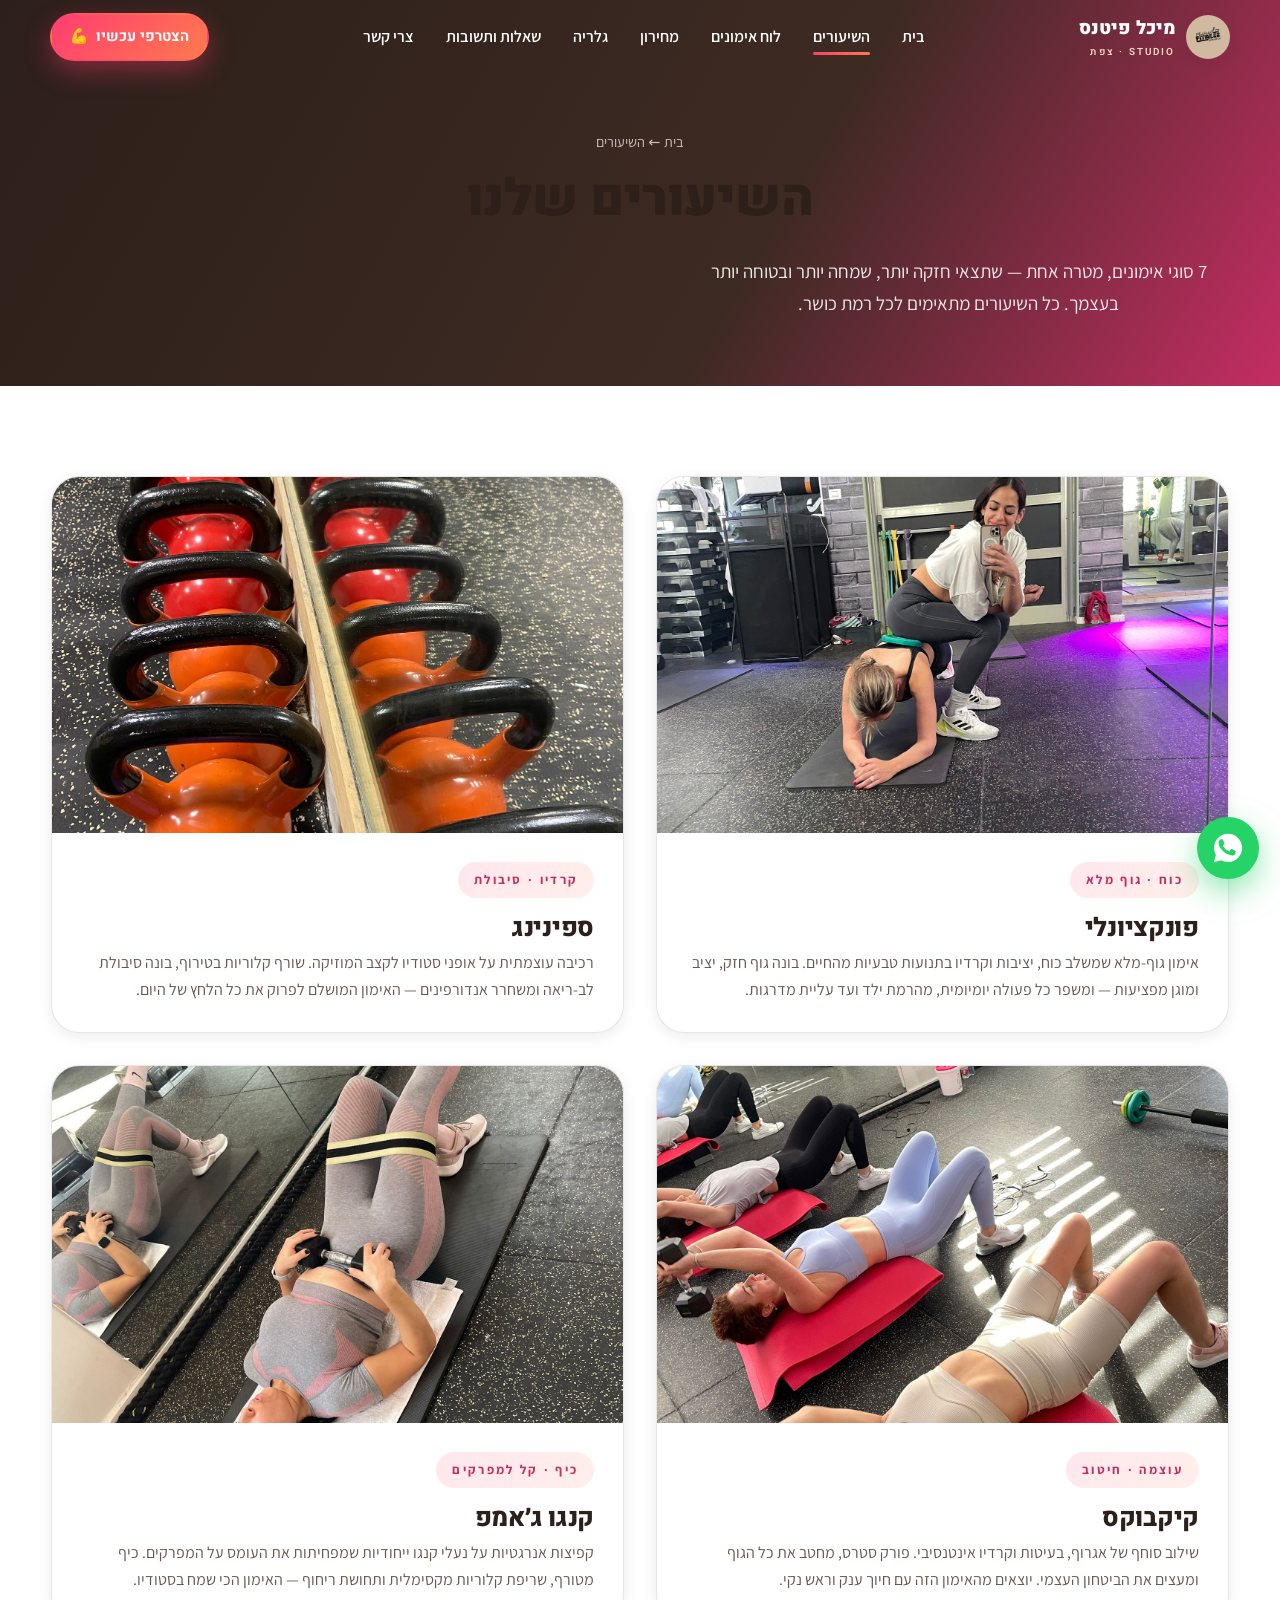
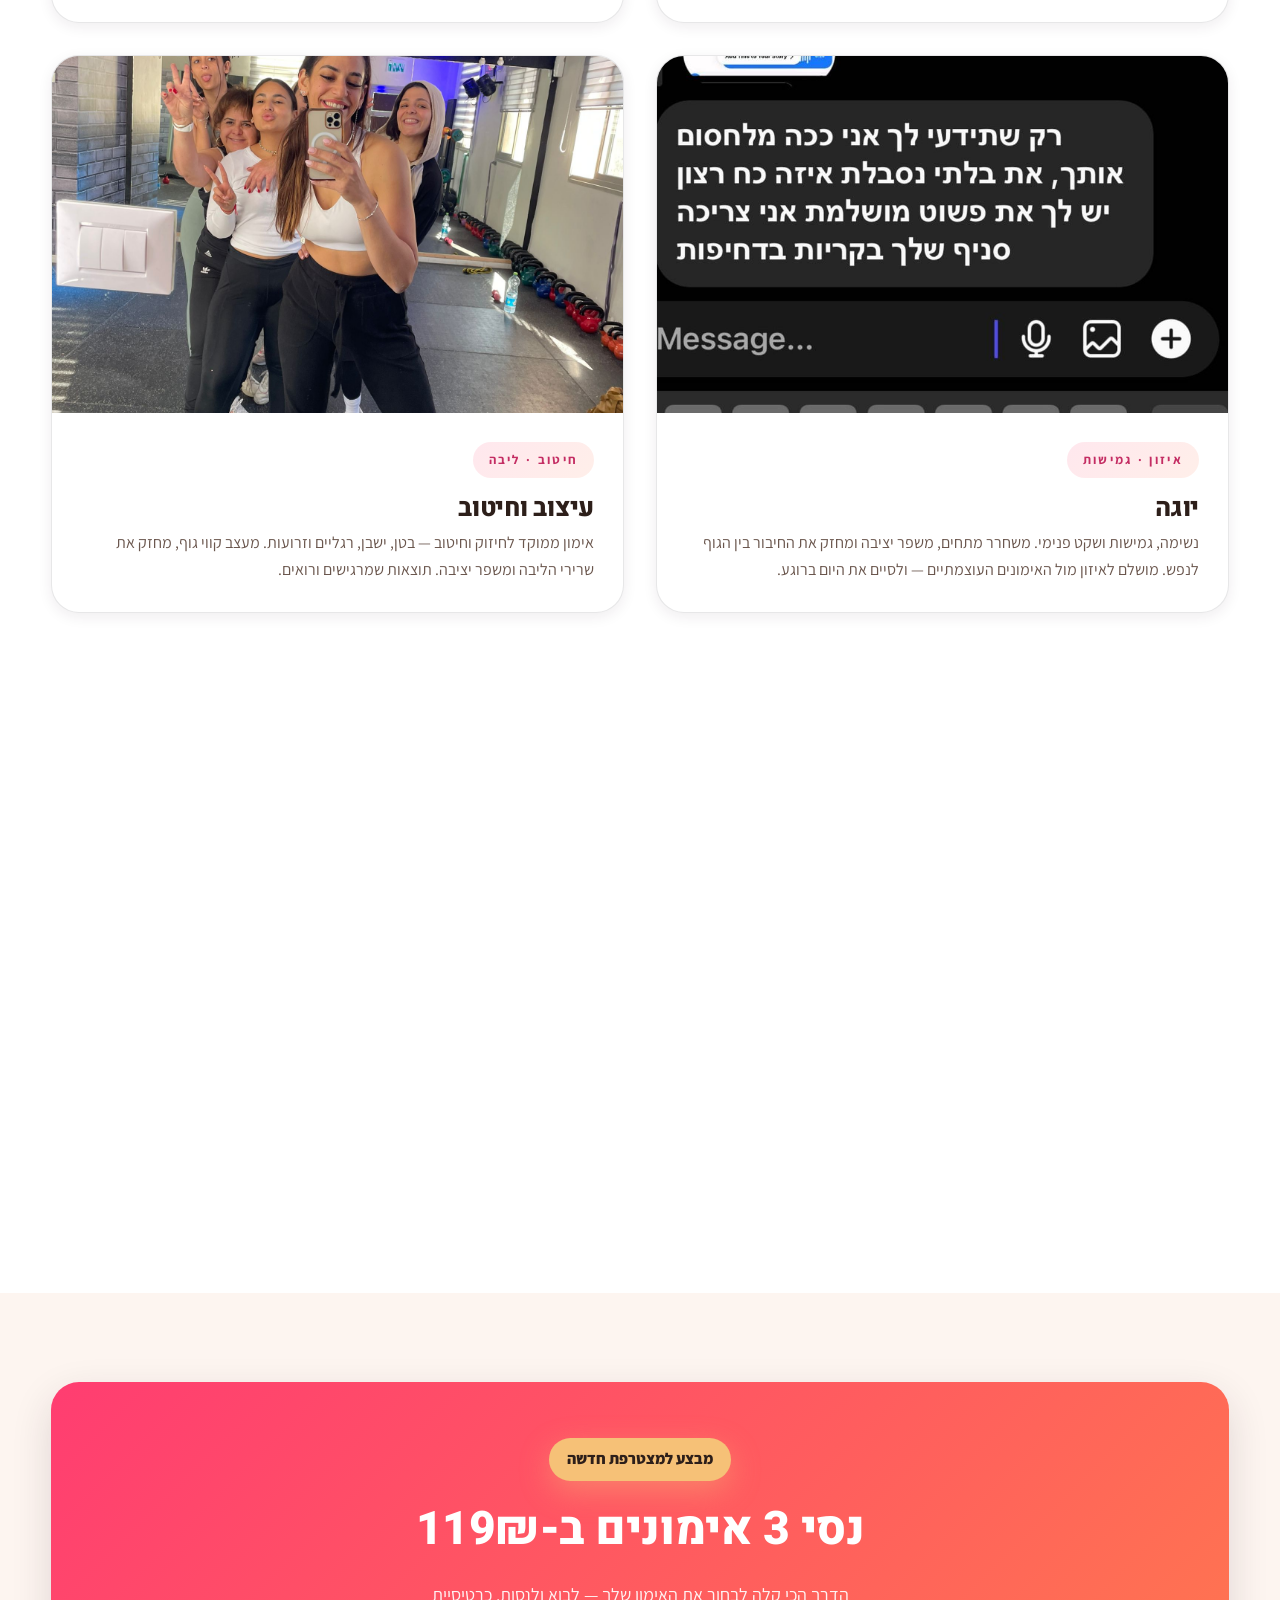
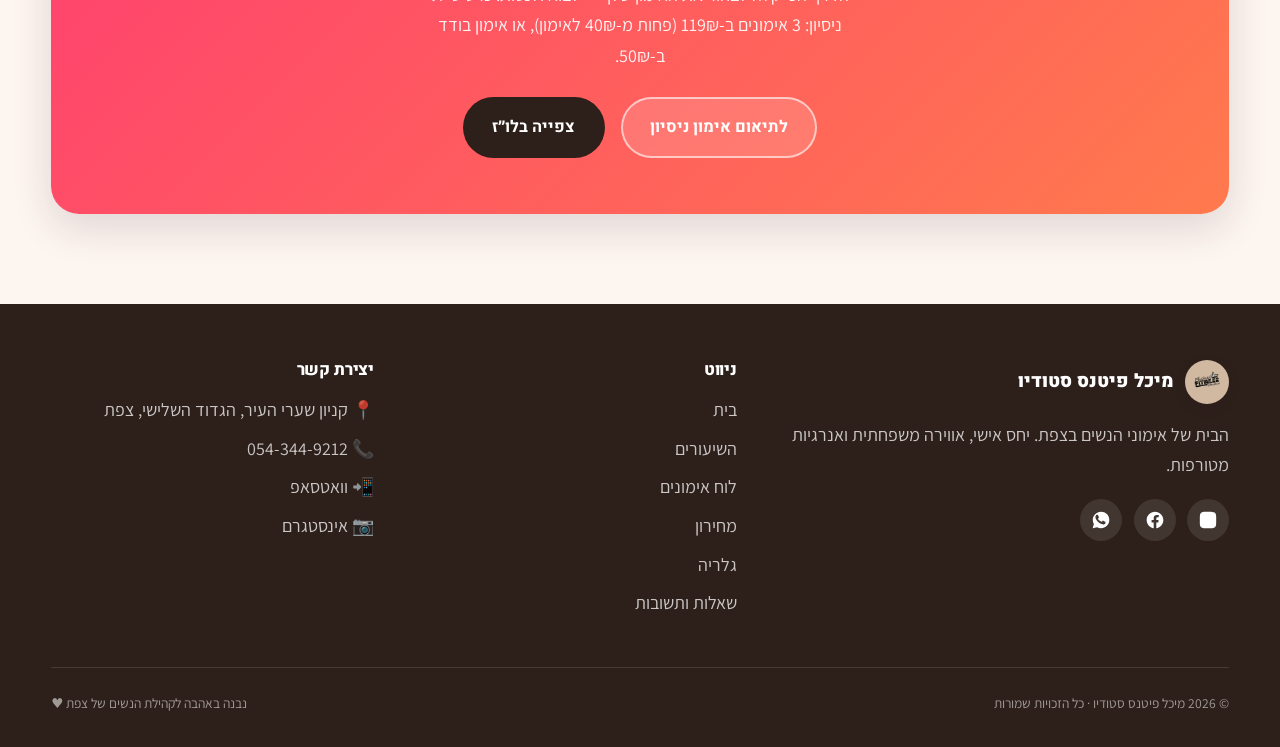
==== classes.html @ 458f3a52 "Build Michal Fitness Studio multi-page site Replace the keter-card single-scroll business card with " ====
<!doctype html>
<html lang="he" dir="rtl">
<head>
<meta charset="utf-8">
<meta name="viewport" content="width=device-width,initial-scale=1">
<title>השיעורים | מיכל פיטנס סטודיו צפת</title>
<meta name="description" content="כל סוגי האימונים בסטודיו מיכל פיטנס בצפת: פונקציונלי, ספינינג, קיקבוקס, קנגו ג׳אמפ, יוגה, עיצוב וחיטוב וקבוצת ריצה. אימון לכל מטרה ולכל רמת כושר.">
<meta name="theme-color" content="#1c1320">
<link rel="preconnect" href="https://fonts.googleapis.com">
<link rel="preconnect" href="https://fonts.gstatic.com" crossorigin>
<link href="https://fonts.googleapis.com/css2?family=Assistant:wght@400;600;700&family=Heebo:wght@700;800;900&display=swap" rel="stylesheet">
<link rel="stylesheet" href="assets/css/style.css">
<link rel="icon" href="assets/img/logo.png">
</head>
<body>

<header class="hdr">
  <div class="wrap">
    <a href="index.html" class="brand">
      <img src="assets/img/logo.png" alt="מיכל פיטנס סטודיו">
      <span>מיכל פיטנס<span class="b-sub">Studio · צפת</span></span>
    </a>
    <nav class="nav" aria-label="ניווט ראשי">
      <a href="index.html">בית</a>
      <a href="classes.html" class="active">השיעורים</a>
      <a href="schedule.html">לוח אימונים</a>
      <a href="pricing.html">מחירון</a>
      <a href="gallery.html">גלריה</a>
      <a href="faq.html">שאלות ותשובות</a>
      <a href="contact.html">צרי קשר</a>
    </nav>
    <div class="hdr-cta">
      <a href="https://wa.me/972543449212?text=היי מיכל! אני מעוניינת לשמוע פרטים על השיעורים 💪" class="btn btn-primary btn-sm" target="_blank" rel="noopener"><span class="btn-text">הצטרפי עכשיו</span> 💪</a>
      <button class="burger" aria-label="פתיחת תפריט" aria-expanded="false"><span></span><span></span><span></span></button>
    </div>
  </div>
</header>
<div class="nav-scrim"></div>

<section class="page-head">
  <div class="wrap">
    <div class="crumbs"><a href="index.html">בית</a> ← השיעורים</div>
    <h1>השיעורים שלנו</h1>
    <p class="lead center">7 סוגי אימונים, מטרה אחת — שתצאי חזקה יותר, שמחה יותר ובטוחה יותר בעצמך. כל השיעורים מתאימים לכל רמת כושר.</p>
  </div>
</section>

<section class="sec tint">
  <div class="wrap grid g-2" style="gap:2rem">

    <div class="card reveal" style="padding:0;overflow:hidden">
      <img src="assets/img/gallery/a6.jpg" alt="פונקציונלי" loading="lazy" style="aspect-ratio:16/10;object-fit:cover;width:100%">
      <div style="padding:1.8rem"><span class="eyebrow">כוח · גוף מלא</span><h3>פונקציונלי</h3><p>אימון גוף-מלא שמשלב כוח, יציבות וקרדיו בתנועות טבעיות מהחיים. בונה גוף חזק, יציב ומוגן מפציעות — ומשפר כל פעולה יומיומית, מהרמת ילד ועד עליית מדרגות.</p></div>
    </div>

    <div class="card reveal d1" style="padding:0;overflow:hidden">
      <img src="assets/img/gallery/a3.jpg" alt="ספינינג" loading="lazy" style="aspect-ratio:16/10;object-fit:cover;width:100%">
      <div style="padding:1.8rem"><span class="eyebrow">קרדיו · סיבולת</span><h3>ספינינג</h3><p>רכיבה עוצמתית על אופני סטודיו לקצב המוזיקה. שורף קלוריות בטירוף, בונה סיבולת לב-ריאה ומשחרר אנדורפינים — האימון המושלם לפרוק את כל הלחץ של היום.</p></div>
    </div>

    <div class="card reveal" style="padding:0;overflow:hidden">
      <img src="assets/img/gallery/a10.jpg" alt="קיקבוקס" loading="lazy" style="aspect-ratio:16/10;object-fit:cover;width:100%">
      <div style="padding:1.8rem"><span class="eyebrow">עוצמה · חיטוב</span><h3>קיקבוקס</h3><p>שילוב סוחף של אגרוף, בעיטות וקרדיו אינטנסיבי. פורק סטרס, מחטב את כל הגוף ומעצים את הביטחון העצמי. יוצאים מהאימון הזה עם חיוך ענק וראש נקי.</p></div>
    </div>

    <div class="card reveal d1" style="padding:0;overflow:hidden">
      <img src="assets/img/gallery/a11.jpg" alt="קנגו ג׳אמפ" loading="lazy" style="aspect-ratio:16/10;object-fit:cover;width:100%">
      <div style="padding:1.8rem"><span class="eyebrow">כיף · קל למפרקים</span><h3>קנגו ג׳אמפ</h3><p>קפיצות אנרגטיות על נעלי קנגו ייחודיות שמפחיתות את העומס על המפרקים. כיף מטורף, שריפת קלוריות מקסימלית ותחושת ריחוף — האימון הכי שמח בסטודיו.</p></div>
    </div>

    <div class="card reveal" style="padding:0;overflow:hidden">
      <img src="assets/img/gallery/p5.jpg" alt="יוגה" loading="lazy" style="aspect-ratio:16/10;object-fit:cover;width:100%">
      <div style="padding:1.8rem"><span class="eyebrow">איזון · גמישות</span><h3>יוגה</h3><p>נשימה, גמישות ושקט פנימי. משחרר מתחים, משפר יציבה ומחזק את החיבור בין הגוף לנפש. מושלם לאיזון מול האימונים העוצמתיים — ולסיים את היום ברוגע.</p></div>
    </div>

    <div class="card reveal d1" style="padding:0;overflow:hidden">
      <img src="assets/img/gallery/a5.jpg" alt="עיצוב וחיטוב" loading="lazy" style="aspect-ratio:16/10;object-fit:cover;width:100%">
      <div style="padding:1.8rem"><span class="eyebrow">חיטוב · ליבה</span><h3>עיצוב וחיטוב</h3><p>אימון ממוקד לחיזוק וחיטוב — בטן, ישבן, רגליים וזרועות. מעצב קווי גוף, מחזק את שרירי הליבה ומשפר יציבה. תוצאות שמרגישים ורואים.</p></div>
    </div>

    <div class="card reveal" style="padding:0;overflow:hidden">
      <img src="assets/img/gallery/a7.jpg" alt="קבוצת ריצה" loading="lazy" style="aspect-ratio:16/10;object-fit:cover;width:100%">
      <div style="padding:1.8rem"><span class="eyebrow">סיבולת · אוויר פתוח</span><h3>קבוצת ריצה</h3><p>יוצאות לרוץ יחד בנופים היפים של צפת. בונות סיבולת, ראש שקט וחברות אמיתית — בכל הרמות, מהליכה-ריצה ועד ריצה רציפה. אף אחת לא נשארת מאחור.</p></div>
    </div>

    <div class="card reveal d1" style="display:flex;flex-direction:column;justify-content:center;align-items:center;text-align:center;background:linear-gradient(160deg,var(--plum),var(--ink));color:#fff">
      <div class="ico" style="background:rgba(255,255,255,.12)">✨</div>
      <h3 style="color:#fff">ועוד הרבה יותר…</h3>
      <p style="color:rgba(255,255,255,.85)">לא בטוחה מה הכי מתאים לך? נשמח להמליץ לך על האימון המושלם בשבילך.</p>
      <a href="https://wa.me/972543449212?text=היי מיכל! אשמח להמלצה איזה אימון הכי מתאים לי 💪" class="btn btn-wa" target="_blank" rel="noopener" style="margin-top:.6rem">דברי איתנו</a>
    </div>

  </div>
</section>

<section class="sec">
  <div class="wrap">
    <div class="cta-band reveal">
      <span class="offer-chip">מבצע למצטרפת חדשה</span>
      <h2>נסי 3 אימונים ב-119₪</h2>
      <p>הדרך הכי קלה לבחור את האימון שלך — לבוא ולנסות. כרטיסיית ניסיון: 3 אימונים ב-119₪ (פחות מ-40₪ לאימון), או אימון בודד ב-50₪.</p>
      <div class="btn-row">
        <a href="https://wa.me/972543449212?text=היי מיכל! אני מעוניינת בכרטיסיית ניסיון – 3 אימונים 💪" class="btn btn-ghost" target="_blank" rel="noopener">לתיאום אימון ניסיון</a>
        <a href="schedule.html" class="btn btn-dark">צפייה בלו״ז</a>
      </div>
    </div>
  </div>
</section>

<footer class="ftr">
  <div class="wrap">
    <div class="ftr-grid">
      <div>
        <div class="brand" style="display:flex;align-items:center;gap:.65rem"><img src="assets/img/logo.png" alt="" style="width:44px;height:44px;border-radius:50%"><span style="font-weight:900;font-family:Heebo">מיכל פיטנס סטודיו</span></div>
        <p>הבית של אימוני הנשים בצפת. יחס אישי, אווירה משפחתית ואנרגיות מטורפות.</p>
        <div class="socials">
          <a href="https://instagram.com/michal_fitness_studio" target="_blank" rel="noopener" aria-label="אינסטגרם"><svg viewBox="0 0 24 24"><path d="M12 2.2c3.2 0 3.58.01 4.85.07 1.17.05 1.8.25 2.23.41.56.22.96.48 1.38.9.42.42.68.82.9 1.38.16.42.36 1.06.41 2.23.06 1.27.07 1.65.07 4.85s-.01 3.58-.07 4.85c-.05 1.17-.25 1.8-.41 2.23-.22.56-.48.96-.9 1.38-.42.42-.82.68-1.38.9-.42.16-1.06.36-2.23.41-1.27.06-1.65.07-4.85.07s-3.58-.01-4.85-.07c-1.17-.05-1.8-.25-2.23-.41a3.7 3.7 0 0 1-1.38-.9 3.7 3.7 0 0 1-.9-1.38c-.16-.42-.36-1.06-.41-2.23C2.21 15.58 2.2 15.2 2.2 12s.01-3.58.07-4.85c.05-1.17.25-1.8.41-2.23.22-.56.48-.96.9-1.38.42-.42.82-.68 1.38-.9.42-.16 1.06-.36 2.23-.41C8.42 2.21 8.8 2.2 12 2.2zm0 3.06A4.94 4.94 0 1 1 7.06 12 4.94 4.94 0 0 1 12 7.06zm0 1.8A3.14 3.14 0 1 0 15.14 12 3.14 3.14 0 0 0 12 8.86zm5.16-2.99a1.15 1.15 0 1 1-1.15 1.15 1.15 1.15 0 0 1 1.15-1.15z"/></svg></a>
          <a href="https://www.facebook.com/m.r.f.077" target="_blank" rel="noopener" aria-label="פייסבוק"><svg viewBox="0 0 24 24"><path d="M22 12.06C22 6.5 17.52 2 12 2S2 6.5 2 12.06c0 5.02 3.66 9.18 8.44 9.94v-7.03H7.9v-2.91h2.54V9.85c0-2.52 1.49-3.91 3.78-3.91 1.09 0 2.24.2 2.24.2v2.47h-1.26c-1.24 0-1.63.78-1.63 1.57v1.88h2.78l-.44 2.91h-2.34V22c4.78-.76 8.44-4.92 8.44-9.94z"/></svg></a>
          <a href="https://wa.me/972543449212" target="_blank" rel="noopener" aria-label="וואטסאפ"><svg viewBox="0 0 24 24"><path d="M12.04 2C6.58 2 2.13 6.45 2.13 11.91c0 1.75.46 3.45 1.32 4.95L2 22l5.25-1.38c1.45.79 3.08 1.21 4.79 1.21h.01c5.46 0 9.91-4.45 9.91-9.91 0-2.65-1.03-5.14-2.9-7.01A9.82 9.82 0 0 0 12.04 2zm5.4 13.86c-.25.71-1.44 1.36-2 1.4-.51.04-1.16.21-3.66-.78-3.08-1.25-5.04-4.39-5.19-4.6-.15-.21-1.25-1.67-1.25-3.18 0-1.51.79-2.25 1.07-2.56.28-.31.61-.39.81-.39.2 0 .41 0 .58.01.19.01.43-.07.67.51.25.6.85 2.07.92 2.22.07.15.12.33.02.53-.1.21-.15.33-.3.51-.15.18-.31.4-.45.53-.15.15-.3.31-.13.6.17.29.76 1.25 1.63 2.02 1.12 1 2.06 1.31 2.35 1.46.29.15.46.13.63-.08.17-.21.73-.85.93-1.14.2-.29.39-.24.66-.14.27.1 1.71.81 2 .96.29.15.49.22.56.34.07.12.07.71-.18 1.42z"/></svg></a>
        </div>
      </div>
      <div>
        <h4>ניווט</h4>
        <ul>
          <li><a href="index.html">בית</a></li>
          <li><a href="classes.html">השיעורים</a></li>
          <li><a href="schedule.html">לוח אימונים</a></li>
          <li><a href="pricing.html">מחירון</a></li>
          <li><a href="gallery.html">גלריה</a></li>
          <li><a href="faq.html">שאלות ותשובות</a></li>
        </ul>
      </div>
      <div>
        <h4>יצירת קשר</h4>
        <ul>
          <li>📍 קניון שערי העיר, הגדוד השלישי, צפת</li>
          <li>📞 <a href="tel:0543449212">054-344-9212</a></li>
          <li>📲 <a href="https://wa.me/972543449212" target="_blank" rel="noopener">וואטסאפ</a></li>
          <li>📷 <a href="https://instagram.com/michal_fitness_studio" target="_blank" rel="noopener">אינסטגרם</a></li>
        </ul>
      </div>
    </div>
    <div class="ftr-bot">
      <span>© <span id="yr">2026</span> מיכל פיטנס סטודיו · כל הזכויות שמורות</span>
      <span>נבנה באהבה לקהילת הנשים של צפת ♥️</span>
    </div>
  </div>
</footer>

<a class="wa-float" href="https://wa.me/972543449212?text=היי מיכל! אני מעוניינת לשמוע פרטים 💪" target="_blank" rel="noopener" aria-label="צרי קשר בוואטסאפ">
  <svg viewBox="0 0 24 24"><path d="M12.04 2C6.58 2 2.13 6.45 2.13 11.91c0 1.75.46 3.45 1.32 4.95L2 22l5.25-1.38c1.45.79 3.08 1.21 4.79 1.21h.01c5.46 0 9.91-4.45 9.91-9.91 0-2.65-1.03-5.14-2.9-7.01A9.82 9.82 0 0 0 12.04 2zm5.4 13.86c-.25.71-1.44 1.36-2 1.4-.51.04-1.16.21-3.66-.78-3.08-1.25-5.04-4.39-5.19-4.6-.15-.21-1.25-1.67-1.25-3.18 0-1.51.79-2.25 1.07-2.56.28-.31.61-.39.81-.39.2 0 .41 0 .58.01.19.01.43-.07.67.51.25.6.85 2.07.92 2.22.07.15.12.33.02.53-.1.21-.15.33-.3.51-.15.18-.31.4-.45.53-.15.15-.3.31-.13.6.17.29.76 1.25 1.63 2.02 1.12 1 2.06 1.31 2.35 1.46.29.15.46.13.63-.08.17-.21.73-.85.93-1.14.2-.29.39-.24.66-.14.27.1 1.71.81 2 .96.29.15.49.22.56.34.07.12.07.71-.18 1.42z"/></svg>
</a>

<script src="assets/js/main.js"></script>
</body>
</html>
---- assets/css/style.css ----
/* ===========================================================
   MICHAL FITNESS STUDIO — design system
   Hebrew / RTL · mobile-first · warm-energetic feminine
   =========================================================== */

:root{
  --ink:#2d1f1a;          /* brand espresso brown (text + dark sections) */
  --ink-2:#6a564d;        /* muted warm text */
  --plum:#3d2a23;
  --rose:#e23c79;         /* brand pink */
  --rose-dk:#c42d63;
  --coral:#ff7a4d;        /* warm coral */
  --gold:#f6c177;         /* warm gold accent */
  --cream:#fdf5f0;        /* page background */
  --cream-2:#f7e9e1;
  --white:#ffffff;
  --line:rgba(28,19,32,.10);
  --brand:linear-gradient(135deg,#ff3d71 0%,#ff7a4d 100%);
  --brand-soft:linear-gradient(135deg,rgba(255,61,113,.12),rgba(255,122,77,.12));
  --shadow-sm:0 4px 14px rgba(52,26,48,.08);
  --shadow:0 14px 40px rgba(52,26,48,.14);
  --shadow-lg:0 30px 70px rgba(52,26,48,.22);
  --radius:18px;
  --radius-lg:28px;
  --wrap:1180px;
  --header-h:74px;
  --ease:cubic-bezier(.22,.61,.36,1);
}

*,*::before,*::after{box-sizing:border-box}
html{scroll-behavior:smooth;-webkit-text-size-adjust:100%}
body{
  margin:0;font-family:"Assistant","Heebo",system-ui,sans-serif;
  background:var(--cream);color:var(--ink);
  line-height:1.7;font-size:18px;font-weight:400;
  overflow-x:hidden;
}
h1,h2,h3,h4{font-family:"Heebo","Assistant",sans-serif;line-height:1.15;
  margin:0 0 .5em;font-weight:800;letter-spacing:-.01em;color:var(--ink)}
h1{font-size:clamp(2.3rem,6vw,4.2rem);font-weight:900}
h2{font-size:clamp(1.8rem,4vw,2.9rem)}
h3{font-size:clamp(1.25rem,2.5vw,1.6rem)}
p{margin:0 0 1em}
a{color:inherit;text-decoration:none}
img{max-width:100%;display:block}
ul{margin:0;padding:0;list-style:none}
section{position:relative}

.wrap{width:min(var(--wrap),92%);margin-inline:auto}
.center{text-align:center}
.eyebrow{display:inline-flex;align-items:center;gap:.5rem;
  font-weight:700;font-size:.8rem;letter-spacing:.18em;text-transform:uppercase;
  color:var(--rose-dk);background:var(--brand-soft);
  padding:.45rem 1rem;border-radius:999px;margin-bottom:1rem}
.lead{font-size:1.18rem;color:var(--ink-2);max-width:60ch}
.center .lead{margin-inline:auto}
.grad-text{background:var(--brand);-webkit-background-clip:text;background-clip:text;color:transparent}

/* ---------- buttons ---------- */
.btn{display:inline-flex;align-items:center;justify-content:center;gap:.55rem;
  font-family:"Heebo",sans-serif;font-weight:700;font-size:1.02rem;
  padding:.92rem 1.7rem;border-radius:999px;border:2px solid transparent;
  cursor:pointer;transition:transform .25s var(--ease),box-shadow .25s var(--ease),background .25s;
  white-space:nowrap}
.btn:active{transform:scale(.97)}
.btn-primary{background:var(--brand);color:#fff;box-shadow:0 10px 26px rgba(255,61,113,.38)}
.btn-primary:hover{transform:translateY(-3px);box-shadow:0 16px 36px rgba(255,61,113,.5)}
.btn-ghost{background:rgba(255,255,255,.14);color:#fff;border-color:rgba(255,255,255,.6);backdrop-filter:blur(6px)}
.btn-ghost:hover{background:#fff;color:var(--ink);transform:translateY(-3px)}
.btn-dark{background:var(--ink);color:#fff}
.btn-dark:hover{transform:translateY(-3px);box-shadow:var(--shadow)}
.btn-wa{background:#25d366;color:#fff;box-shadow:0 10px 26px rgba(37,211,102,.35)}
.btn-wa:hover{transform:translateY(-3px);box-shadow:0 16px 36px rgba(37,211,102,.5)}
.btn-sm{padding:.6rem 1.1rem;font-size:.92rem}

/* ---------- header ---------- */
.hdr{position:fixed;inset-block-start:0;inset-inline:0;z-index:100;height:var(--header-h);
  display:flex;align-items:center;transition:background .3s,box-shadow .3s,backdrop-filter .3s}
.hdr.scrolled{background:rgba(253,245,240,.92);backdrop-filter:blur(14px);box-shadow:0 2px 20px rgba(52,26,48,.08)}
.hdr .wrap{display:flex;align-items:center;justify-content:space-between;width:min(var(--wrap),94%)}
.brand{display:flex;align-items:center;gap:.65rem;font-weight:900;font-family:"Heebo";font-size:1.15rem}
.brand img{width:44px;height:44px;border-radius:50%;object-fit:cover;box-shadow:var(--shadow-sm)}
.brand .b-sub{display:block;font-size:.62rem;letter-spacing:.22em;font-weight:600;color:var(--rose-dk);text-transform:uppercase}
.hdr:not(.scrolled) .brand,.hdr:not(.scrolled) .nav a{color:#fff}
.hdr:not(.scrolled) .brand .b-sub{color:#ffd9c2}
.nav{display:flex;align-items:center;gap:.3rem}
.nav a{font-weight:600;padding:.55rem .85rem;border-radius:999px;font-size:1rem;transition:color .2s,background .2s;position:relative}
.nav a:hover{background:rgba(255,61,113,.12);color:var(--rose-dk)}
.nav a.active{color:var(--rose-dk)}
.nav a.active::after{content:"";position:absolute;inset-inline:.85rem;inset-block-end:.28rem;height:3px;border-radius:3px;background:var(--brand)}
.hdr-cta{display:flex;align-items:center;gap:.6rem}
.burger{display:none;flex-direction:column;gap:5px;background:none;border:0;cursor:pointer;padding:.4rem}
.burger span{width:26px;height:3px;border-radius:3px;background:currentColor;transition:.3s}
.hdr:not(.scrolled) .burger{color:#fff}.hdr.scrolled .burger{color:var(--ink)}

@media(max-width:920px){
  .nav{position:fixed;inset-block-start:0;inset-inline-end:0;height:100dvh;width:min(82%,340px);
    flex-direction:column;justify-content:center;gap:.4rem;
    background:var(--ink);padding:2rem;transform:translateX(110%);
    transition:transform .4s var(--ease);box-shadow:var(--shadow-lg);z-index:120}
  body.nav-open .nav{transform:translateX(0)}
  .nav a{color:#fff!important;font-size:1.3rem;width:100%;text-align:center}
  .nav a.active::after{display:none}
  .nav a.active{background:rgba(255,61,113,.2)}
  .burger{display:flex;z-index:130}
  body.nav-open .burger{color:#fff}
  body.nav-open .burger span:nth-child(1){transform:translateY(8px) rotate(45deg)}
  body.nav-open .burger span:nth-child(2){opacity:0}
  body.nav-open .burger span:nth-child(3){transform:translateY(-8px) rotate(-45deg)}
  .hdr-cta .btn-text{display:none}
  .nav-scrim{position:fixed;inset:0;background:rgba(0,0,0,.5);opacity:0;visibility:hidden;
    transition:.3s;z-index:110}
  body.nav-open .nav-scrim{opacity:1;visibility:visible}
}

/* ---------- hero ---------- */
.hero{min-height:100svh;display:flex;align-items:center;color:#fff;
  padding-block:calc(var(--header-h) + 2rem) 3rem;position:relative;overflow:hidden}
.hero::before{content:"";position:absolute;inset:0;
  background:linear-gradient(115deg,rgba(28,19,32,.9) 0%,rgba(52,26,48,.78) 40%,rgba(224,40,98,.45) 100%);z-index:1}
.hero-bg{position:absolute;inset:0;object-fit:cover;width:100%;height:100%;z-index:0;
  animation:slowZoom 18s ease-in-out infinite alternate}
@keyframes slowZoom{from{transform:scale(1)}to{transform:scale(1.12)}}
.hero .wrap{position:relative;z-index:2;max-width:780px}
.hero h1{margin-bottom:.3em;text-shadow:0 4px 30px rgba(0,0,0,.3)}
.hero .lead{color:rgba(255,255,255,.92);font-size:1.3rem;max-width:54ch}
.hero-cta{display:flex;flex-wrap:wrap;gap:1rem;margin-top:2rem}
.hero-stats{display:flex;gap:2.4rem;margin-top:2.8rem;flex-wrap:wrap}
.hero-stats .num{font-family:"Heebo";font-weight:900;font-size:2.1rem;line-height:1}
.hero-stats .lbl{font-size:.9rem;color:rgba(255,255,255,.8)}
.offer-chip{display:inline-flex;align-items:center;gap:.6rem;background:var(--gold);color:var(--ink);
  font-weight:800;padding:.5rem 1.1rem;border-radius:999px;font-size:.98rem;margin-bottom:1.4rem;
  box-shadow:0 10px 30px rgba(246,193,119,.4)}
.scroll-ind{position:absolute;inset-block-end:1.4rem;inset-inline-start:50%;transform:translateX(-50%);z-index:2;
  color:#fff;opacity:.8;animation:bob 2s infinite}
@keyframes bob{0%,100%{transform:translate(-50%,0)}50%{transform:translate(-50%,10px)}}

/* ---------- page header (inner pages) ---------- */
.page-head{padding-block:calc(var(--header-h) + 3.5rem) 3rem;color:#fff;text-align:center;position:relative;overflow:hidden}
.page-head::before{content:"";position:absolute;inset:0;background:linear-gradient(120deg,var(--ink),var(--plum) 60%,var(--rose-dk));z-index:0}
.page-head .wrap{position:relative;z-index:1}
.page-head h1{font-size:clamp(2rem,5vw,3.2rem)}
.page-head .lead{color:rgba(255,255,255,.9)}
.crumbs{font-size:.9rem;color:rgba(255,255,255,.7);margin-bottom:1rem}
.crumbs a:hover{color:#fff}

/* ---------- generic section ---------- */
.sec{padding-block:clamp(3.5rem,7vw,6rem)}
.sec-head{max-width:680px;margin-block-end:2.6rem}
.sec.center .sec-head{margin-inline:auto}
.tint{background:var(--white)}
.tint-2{background:var(--cream-2)}
.dark{background:var(--ink);color:#fff}
.dark h1,.dark h2,.dark h3{color:#fff}
.dark .lead{color:rgba(255,255,255,.82)}

/* ---------- cards / grids ---------- */
.grid{display:grid;gap:1.4rem}
.g-2{grid-template-columns:repeat(2,1fr)}
.g-3{grid-template-columns:repeat(3,1fr)}
.g-4{grid-template-columns:repeat(4,1fr)}
@media(max-width:900px){.g-3,.g-4{grid-template-columns:repeat(2,1fr)}}
@media(max-width:560px){.g-2,.g-3,.g-4{grid-template-columns:1fr}}

.card{background:var(--white);border-radius:var(--radius-lg);padding:1.8rem;box-shadow:var(--shadow-sm);
  border:1px solid var(--line);transition:transform .3s var(--ease),box-shadow .3s}
.card:hover{transform:translateY(-6px);box-shadow:var(--shadow)}
.card .ico{width:58px;height:58px;border-radius:16px;display:grid;place-items:center;
  background:var(--brand-soft);font-size:1.7rem;margin-bottom:1rem}
.card h3{margin-bottom:.35rem}
.card p{color:var(--ink-2);margin:0;font-size:1rem}

/* class card with image */
.class-card{position:relative;border-radius:var(--radius-lg);overflow:hidden;min-height:300px;
  display:flex;align-items:flex-end;color:#fff;box-shadow:var(--shadow-sm);
  transition:transform .35s var(--ease),box-shadow .35s}
.class-card img{position:absolute;inset:0;width:100%;height:100%;object-fit:cover;transition:transform .6s var(--ease)}
.class-card::after{content:"";position:absolute;inset:0;background:linear-gradient(to top,rgba(28,19,32,.92) 5%,rgba(28,19,32,.25) 60%,transparent)}
.class-card:hover{transform:translateY(-6px);box-shadow:var(--shadow-lg)}
.class-card:hover img{transform:scale(1.08)}
.class-card .cc-body{position:relative;z-index:1;padding:1.5rem}
.class-card .tag{display:inline-block;background:var(--brand);font-size:.72rem;font-weight:700;
  letter-spacing:.1em;text-transform:uppercase;padding:.3rem .75rem;border-radius:999px;margin-bottom:.6rem}
.class-card h3{color:#fff;margin-bottom:.25rem}
.class-card p{color:rgba(255,255,255,.85);font-size:.96rem;margin:0}

/* ---------- split / about ---------- */
.split{display:grid;grid-template-columns:1.05fr .95fr;gap:clamp(2rem,5vw,4rem);align-items:center}
@media(max-width:860px){.split{grid-template-columns:1fr}}
.split.rev{direction:ltr}.split.rev>*{direction:rtl}
.media-stack{position:relative}
.media-stack img{border-radius:var(--radius-lg);box-shadow:var(--shadow)}
.media-stack .float{position:absolute;background:#fff;border-radius:var(--radius);box-shadow:var(--shadow);
  padding:1rem 1.3rem;display:flex;align-items:center;gap:.7rem;font-weight:700}
.media-stack .float .big{font-family:"Heebo";font-weight:900;font-size:1.7rem;line-height:1;color:var(--rose-dk)}
.media-stack .float.bl{inset-block-end:-1.2rem;inset-inline-start:-1rem}
.tick{padding-inline-start:0}
.tick li{position:relative;padding-inline-start:2rem;margin-bottom:.7rem;color:var(--ink-2)}
.tick li::before{content:"✓";position:absolute;inset-inline-start:0;color:#fff;background:var(--brand);
  width:1.35rem;height:1.35rem;border-radius:50%;display:grid;place-items:center;font-size:.8rem;font-weight:800;inset-block-start:.35rem}

/* ---------- pricing ---------- */
.price-grid{display:grid;grid-template-columns:repeat(3,1fr);gap:1.5rem;align-items:stretch}
@media(max-width:900px){.price-grid{grid-template-columns:1fr}}
.price{background:#fff;border-radius:var(--radius-lg);padding:2.2rem 1.8rem;border:1px solid var(--line);
  box-shadow:var(--shadow-sm);display:flex;flex-direction:column;position:relative;transition:transform .3s}
.price:hover{transform:translateY(-6px);box-shadow:var(--shadow)}
.price.feat{background:linear-gradient(160deg,var(--plum),var(--ink));color:#fff;border:0;transform:scale(1.03)}
.price.feat:hover{transform:scale(1.03) translateY(-6px)}
.price.feat h3{color:#fff}
.price .ribbon{position:absolute;inset-block-start:1.3rem;inset-inline-end:-.3rem;background:var(--gold);color:var(--ink);
  font-weight:800;font-size:.8rem;padding:.35rem 1rem;border-radius:999px 0 0 999px;box-shadow:var(--shadow-sm)}
.price .amount{font-family:"Heebo";font-weight:900;font-size:3rem;line-height:1;margin:.4rem 0}
.price .amount small{font-size:1rem;font-weight:600;color:inherit;opacity:.7}
.price .feat-amount{color:var(--gold)}
.price ul{margin:1.2rem 0;display:flex;flex-direction:column;gap:.6rem}
.price ul li{padding-inline-start:1.7rem;position:relative;font-size:1rem}
.price ul li::before{content:"✓";position:absolute;inset-inline-start:0;color:var(--rose);font-weight:800}
.price.feat ul li::before{color:var(--gold)}
.price .btn{margin-top:auto}

/* ---------- testimonials ---------- */
.reviews-scroll{display:flex;gap:1.2rem;overflow-x:auto;padding:.5rem .2rem 1.5rem;scroll-snap-type:x mandatory;-webkit-overflow-scrolling:touch}
.reviews-scroll::-webkit-scrollbar{height:8px}
.reviews-scroll::-webkit-scrollbar-thumb{background:var(--rose);border-radius:8px}
.review{flex:0 0 auto;width:min(300px,80vw);scroll-snap-align:center;background:#fff;border-radius:var(--radius);
  box-shadow:var(--shadow-sm);overflow:hidden;border:1px solid var(--line)}
.review img{width:100%;height:auto;display:block}
.review.text-rev{padding:1.6rem}
.review.text-rev .stars{color:var(--gold);font-size:1.1rem;margin-bottom:.5rem}
.review.text-rev p{font-size:1.02rem;color:var(--ink)}
.review.text-rev .who{font-weight:700;color:var(--rose-dk);font-size:.95rem;margin-top:.6rem}

/* ---------- gallery ---------- */
.masonry{columns:4 220px;column-gap:1rem}
@media(max-width:560px){.masonry{columns:2 140px;column-gap:.6rem}}
.masonry a{display:block;margin-bottom:1rem;border-radius:14px;overflow:hidden;box-shadow:var(--shadow-sm);break-inside:avoid}
.masonry img{transition:transform .5s var(--ease)}
.masonry a:hover img{transform:scale(1.07)}

/* lightbox */
.lb{position:fixed;inset:0;background:rgba(15,8,16,.94);display:none;align-items:center;justify-content:center;z-index:200;padding:4vw}
.lb.open{display:flex}
.lb img{max-width:92vw;max-height:88vh;border-radius:12px;box-shadow:var(--shadow-lg)}
.lb-close{position:absolute;inset-block-start:1.2rem;inset-inline-end:1.4rem;color:#fff;font-size:2.4rem;cursor:pointer;line-height:1;background:none;border:0}

/* ---------- FAQ ---------- */
.faq{max-width:780px;margin-inline:auto}
.qa{background:#fff;border:1px solid var(--line);border-radius:16px;margin-bottom:.9rem;overflow:hidden;box-shadow:var(--shadow-sm)}
.qa-q{width:100%;text-align:start;background:none;border:0;cursor:pointer;font-family:"Heebo";font-weight:700;
  font-size:1.1rem;color:var(--ink);padding:1.15rem 1.4rem;display:flex;justify-content:space-between;align-items:center;gap:1rem}
.qa-q .pm{flex:0 0 auto;width:28px;height:28px;border-radius:50%;background:var(--brand-soft);color:var(--rose-dk);
  display:grid;place-items:center;font-size:1.3rem;transition:transform .3s}
.qa.open .qa-q .pm{transform:rotate(45deg)}
.qa-a{max-height:0;overflow:hidden;transition:max-height .35s var(--ease)}
.qa-a p{padding:0 1.4rem 1.3rem;margin:0;color:var(--ink-2)}

/* ---------- CTA band ---------- */
.cta-band{background:var(--brand);color:#fff;border-radius:var(--radius-lg);padding:clamp(2.2rem,5vw,3.5rem);
  text-align:center;box-shadow:var(--shadow);position:relative;overflow:hidden}
.cta-band h2{color:#fff}
.cta-band p{color:rgba(255,255,255,.92);max-width:50ch;margin-inline:auto}
.cta-band .btn-row{display:flex;gap:1rem;justify-content:center;flex-wrap:wrap;margin-top:1.6rem}

/* ---------- contact / info ---------- */
.info-grid{display:grid;grid-template-columns:repeat(3,1fr);gap:1.2rem}
@media(max-width:760px){.info-grid{grid-template-columns:1fr}}
.info{background:#fff;border-radius:var(--radius);padding:1.6rem;box-shadow:var(--shadow-sm);border:1px solid var(--line);text-align:center}
.info .ico{font-size:1.8rem;margin-bottom:.5rem}
.info h3{font-size:1.15rem;margin-bottom:.3rem}
.info a{color:var(--rose-dk);font-weight:700}
.map-wrap{border-radius:var(--radius-lg);overflow:hidden;box-shadow:var(--shadow);border:1px solid var(--line)}
.map-wrap iframe{display:block;width:100%;height:420px;border:0}

/* app buttons */
.app-row{display:flex;gap:1rem;flex-wrap:wrap;margin-top:1.2rem}
.app-btn{display:flex;align-items:center;gap:.7rem;background:var(--ink);color:#fff;padding:.7rem 1.3rem;border-radius:14px;
  font-weight:600;transition:transform .25s}
.app-btn:hover{transform:translateY(-3px)}
.app-btn .em{font-size:1.6rem}
.app-btn small{display:block;font-size:.7rem;opacity:.7}
.app-btn b{font-size:1.05rem}

/* ---------- footer ---------- */
.ftr{background:var(--ink);color:rgba(255,255,255,.75);padding-block:3.5rem 2rem}
.ftr-grid{display:grid;grid-template-columns:1.4fr 1fr 1fr;gap:2.5rem;margin-bottom:2.5rem}
@media(max-width:760px){.ftr-grid{grid-template-columns:1fr;gap:1.8rem}}
.ftr h4{color:#fff;font-size:1.05rem;margin-bottom:1rem}
.ftr a{color:rgba(255,255,255,.75);transition:color .2s}
.ftr a:hover{color:var(--rose)}
.ftr li{margin-bottom:.5rem}
.ftr .brand{color:#fff;margin-bottom:1rem}
.socials{display:flex;gap:.7rem;margin-top:1rem}
.socials a{width:42px;height:42px;border-radius:50%;display:grid;place-items:center;background:rgba(255,255,255,.1);transition:.25s}
.socials a:hover{background:var(--brand);transform:translateY(-3px)}
.socials svg{width:20px;height:20px;fill:#fff}
.ftr-bot{border-top:1px solid rgba(255,255,255,.12);padding-top:1.5rem;display:flex;justify-content:space-between;
  flex-wrap:wrap;gap:.5rem;font-size:.85rem;color:rgba(255,255,255,.55)}

/* ---------- floating WhatsApp ---------- */
.wa-float{position:fixed;inset-block-end:1.3rem;inset-inline-start:1.3rem;z-index:90;
  width:62px;height:62px;border-radius:50%;background:#25d366;display:grid;place-items:center;
  box-shadow:0 12px 30px rgba(37,211,102,.5);transition:transform .25s;animation:pulse 2.6s infinite}
.wa-float:hover{transform:scale(1.1)}
.wa-float svg{width:34px;height:34px;fill:#fff}
@keyframes pulse{0%{box-shadow:0 12px 30px rgba(37,211,102,.5),0 0 0 0 rgba(37,211,102,.5)}
  70%{box-shadow:0 12px 30px rgba(37,211,102,.5),0 0 0 16px rgba(37,211,102,0)}
  100%{box-shadow:0 12px 30px rgba(37,211,102,.5),0 0 0 0 rgba(37,211,102,0)}}

/* ---------- reveal animation ---------- */
.reveal{opacity:0;transform:translateY(30px);transition:opacity .7s var(--ease),transform .7s var(--ease)}
.reveal.in{opacity:1;transform:none}
.reveal.d1{transition-delay:.08s}.reveal.d2{transition-delay:.16s}.reveal.d3{transition-delay:.24s}.reveal.d4{transition-delay:.32s}
@media(prefers-reduced-motion:reduce){
  .reveal{opacity:1;transform:none;transition:none}
  .hero-bg{animation:none}.wa-float{animation:none}.scroll-ind{animation:none}
}
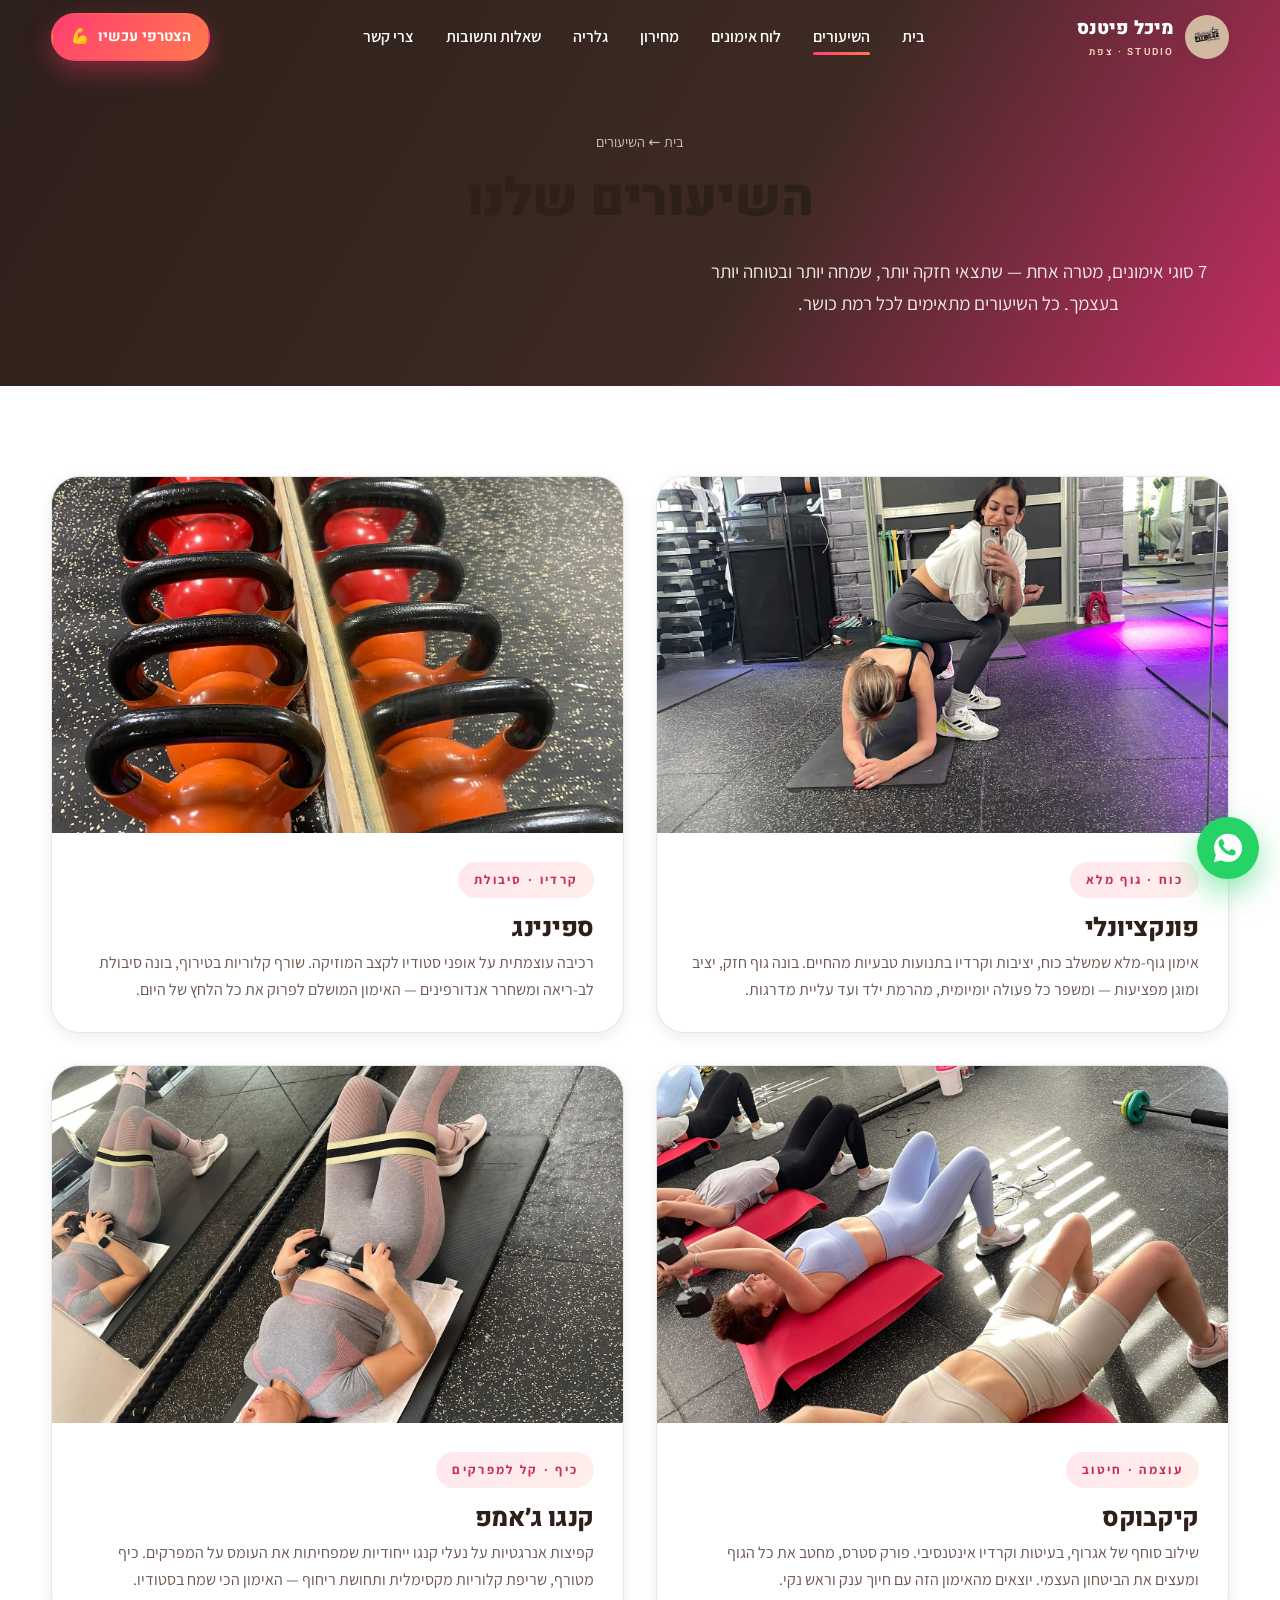
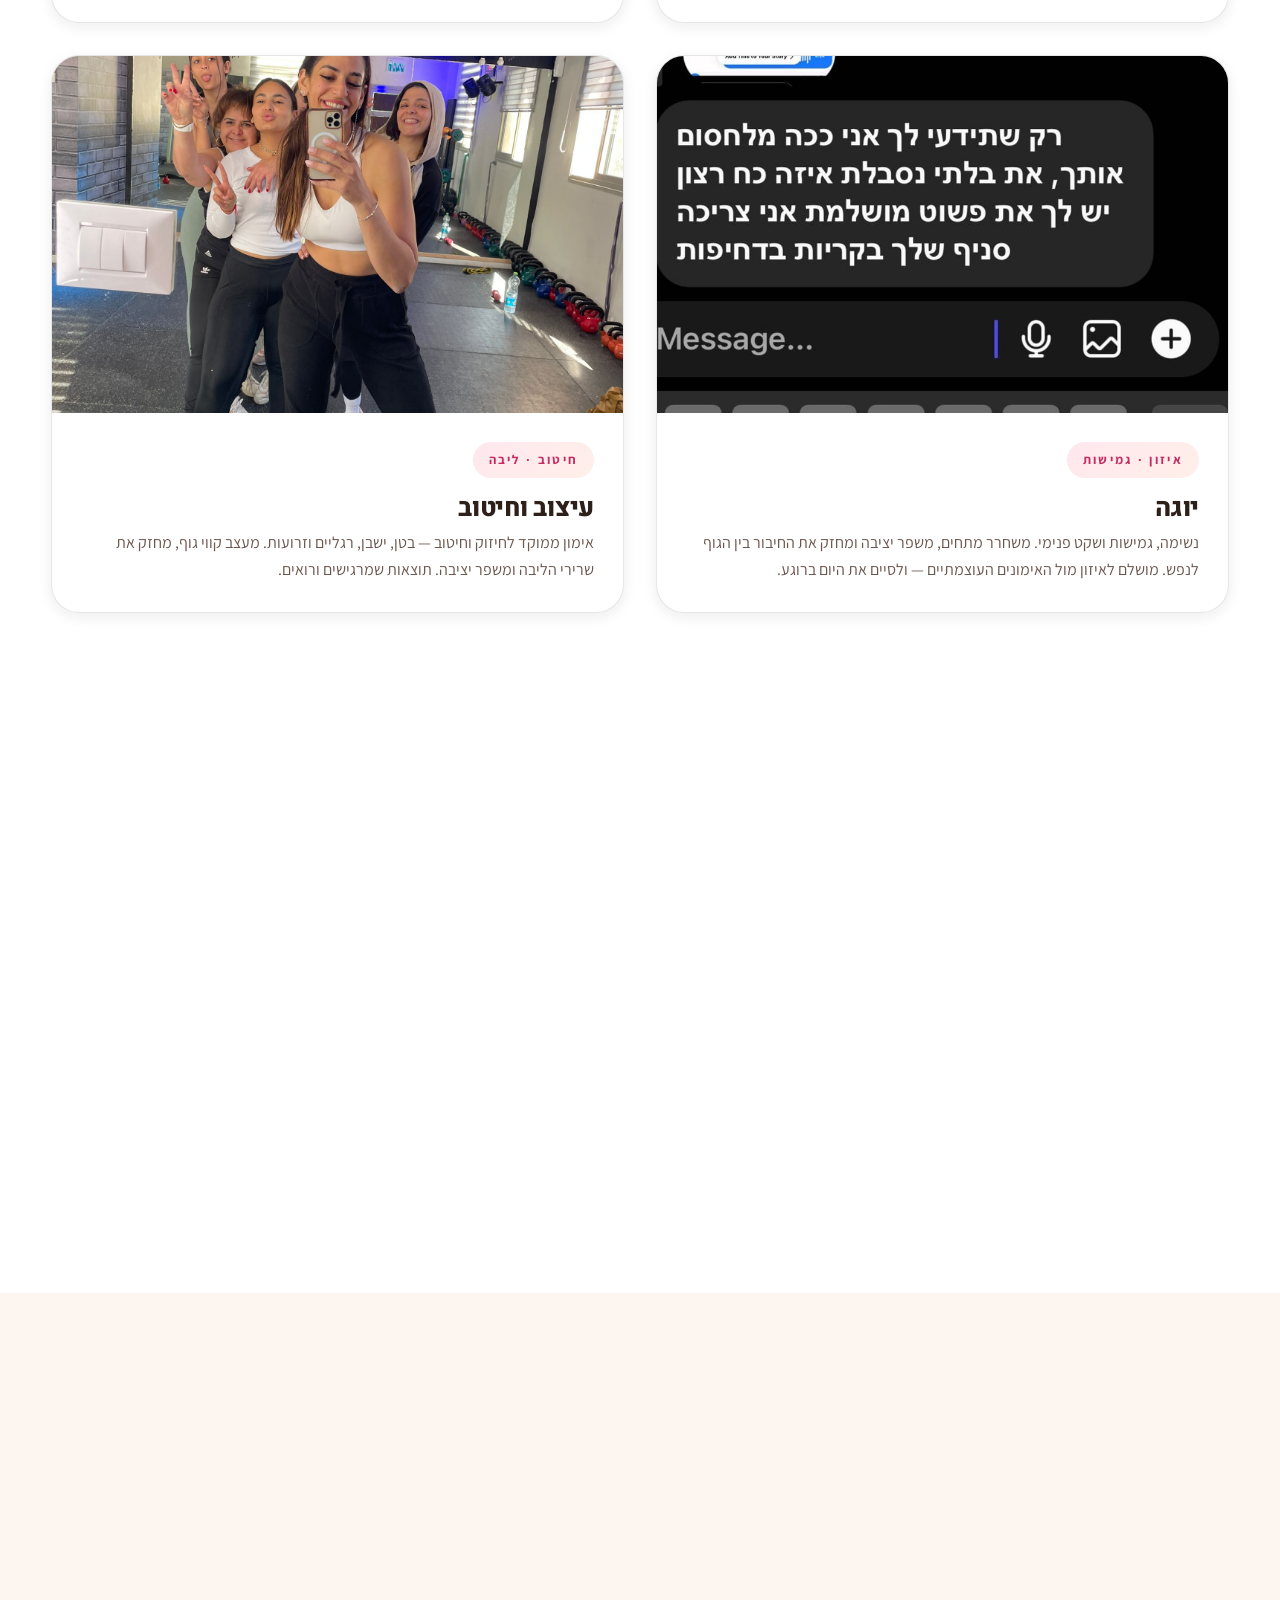
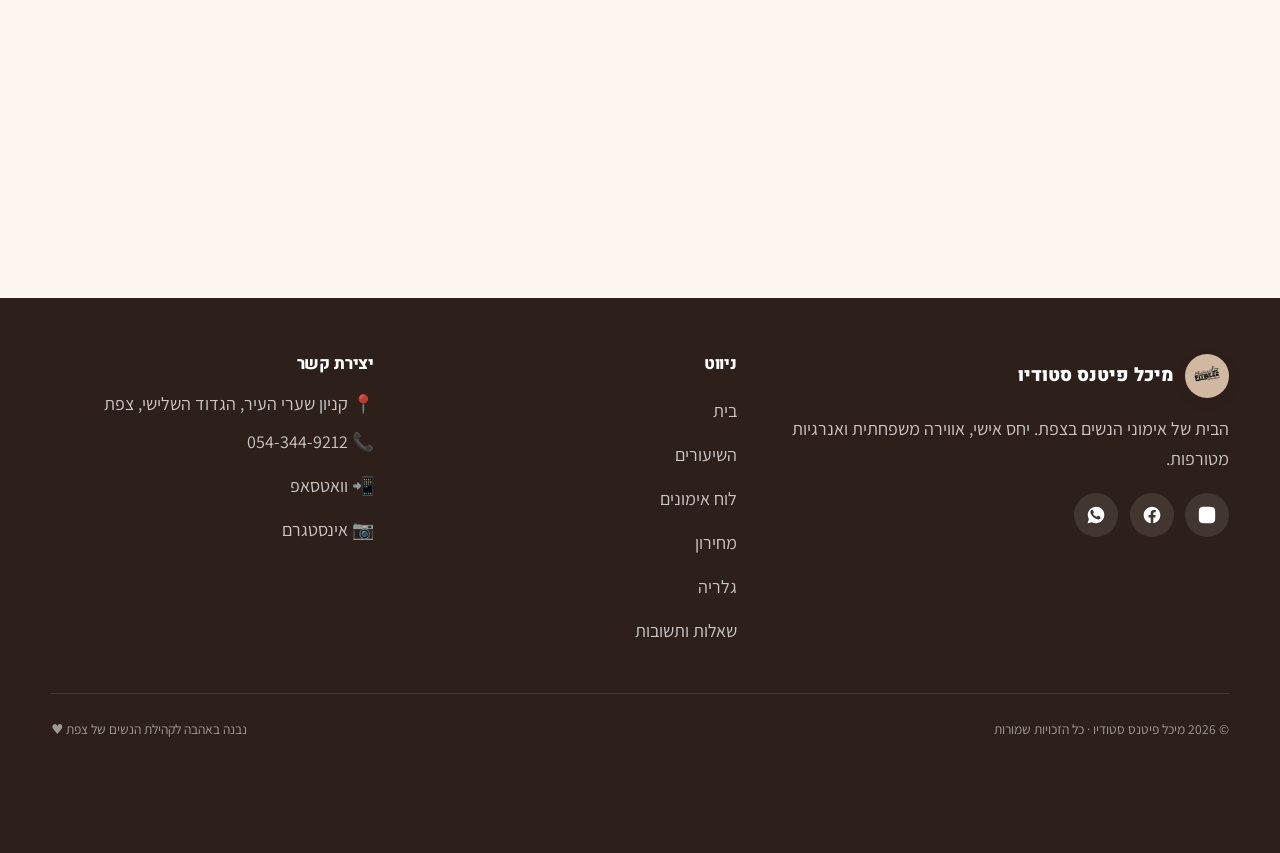
==== commit 74633dcd: "Mobile/RTL polish pass (ui-ux-pro-max audit) Fix the critical RTL off-canvas drawer (logical inset +" ====
--- a/classes.html
+++ b/classes.html
@@ -2,7 +2,7 @@
 <html lang="he" dir="rtl">
 <head>
 <meta charset="utf-8">
-<meta name="viewport" content="width=device-width,initial-scale=1">
+<meta name="viewport" content="width=device-width,initial-scale=1,viewport-fit=cover">
 <title>השיעורים | מיכל פיטנס סטודיו צפת</title>
 <meta name="description" content="כל סוגי האימונים בסטודיו מיכל פיטנס בצפת: פונקציונלי, ספינינג, קיקבוקס, קנגו ג׳אמפ, יוגה, עיצוב וחיטוב וקבוצת ריצה. אימון לכל מטרה ולכל רמת כושר.">
 <meta name="theme-color" content="#1c1320">
--- a/assets/css/style.css
+++ b/assets/css/style.css
@@ -77,7 +77,7 @@
 .hdr{position:fixed;inset-block-start:0;inset-inline:0;z-index:100;height:var(--header-h);
   display:flex;align-items:center;transition:background .3s,box-shadow .3s,backdrop-filter .3s}
 .hdr.scrolled{background:rgba(253,245,240,.92);backdrop-filter:blur(14px);box-shadow:0 2px 20px rgba(52,26,48,.08)}
-.hdr .wrap{display:flex;align-items:center;justify-content:space-between;width:min(var(--wrap),94%)}
+.hdr .wrap{display:flex;align-items:center;justify-content:space-between;width:min(var(--wrap),92%)}
 .brand{display:flex;align-items:center;gap:.65rem;font-weight:900;font-family:"Heebo";font-size:1.15rem}
 .brand img{width:44px;height:44px;border-radius:50%;object-fit:cover;box-shadow:var(--shadow-sm)}
 .brand .b-sub{display:block;font-size:.62rem;letter-spacing:.22em;font-weight:600;color:var(--rose-dk);text-transform:uppercase}
@@ -89,16 +89,18 @@
 .nav a.active{color:var(--rose-dk)}
 .nav a.active::after{content:"";position:absolute;inset-inline:.85rem;inset-block-end:.28rem;height:3px;border-radius:3px;background:var(--brand)}
 .hdr-cta{display:flex;align-items:center;gap:.6rem}
-.burger{display:none;flex-direction:column;gap:5px;background:none;border:0;cursor:pointer;padding:.4rem}
+.burger{display:none;flex-direction:column;align-items:center;justify-content:center;gap:5px;min-width:44px;min-height:44px;background:none;border:0;cursor:pointer;padding:.4rem;touch-action:manipulation}
 .burger span{width:26px;height:3px;border-radius:3px;background:currentColor;transition:.3s}
 .hdr:not(.scrolled) .burger{color:#fff}.hdr.scrolled .burger{color:var(--ink)}
 
 @media(max-width:920px){
   .nav{position:fixed;inset-block-start:0;inset-inline-end:0;height:100dvh;width:min(82%,340px);
     flex-direction:column;justify-content:center;gap:.4rem;
-    background:var(--ink);padding:2rem;transform:translateX(110%);
-    transition:transform .4s var(--ease);box-shadow:var(--shadow-lg);z-index:120}
-  body.nav-open .nav{transform:translateX(0)}
+    background:var(--ink);padding:calc(2rem + env(safe-area-inset-top,0px)) 2rem calc(2rem + env(safe-area-inset-bottom,0px));
+    transform:translateX(-110%);visibility:hidden;
+    transition:transform .4s var(--ease),visibility 0s linear .4s;box-shadow:var(--shadow-lg);z-index:120}
+  body.nav-open .nav{transform:translateX(0);visibility:visible;
+    transition:transform .4s var(--ease),visibility 0s}
   .nav a{color:#fff!important;font-size:1.3rem;width:100%;text-align:center}
   .nav a.active::after{display:none}
   .nav a.active{background:rgba(255,61,113,.2)}
@@ -187,7 +189,6 @@
 /* ---------- split / about ---------- */
 .split{display:grid;grid-template-columns:1.05fr .95fr;gap:clamp(2rem,5vw,4rem);align-items:center}
 @media(max-width:860px){.split{grid-template-columns:1fr}}
-.split.rev{direction:ltr}.split.rev>*{direction:rtl}
 .media-stack{position:relative}
 .media-stack img{border-radius:var(--radius-lg);box-shadow:var(--shadow)}
 .media-stack .float{position:absolute;background:#fff;border-radius:var(--radius);box-shadow:var(--shadow);
@@ -270,7 +271,7 @@
 .info h3{font-size:1.15rem;margin-bottom:.3rem}
 .info a{color:var(--rose-dk);font-weight:700}
 .map-wrap{border-radius:var(--radius-lg);overflow:hidden;box-shadow:var(--shadow);border:1px solid var(--line)}
-.map-wrap iframe{display:block;width:100%;height:420px;border:0}
+.map-wrap iframe{display:block;width:100%;height:clamp(260px,45vh,420px);border:0}
 
 /* app buttons */
 .app-row{display:flex;gap:1rem;flex-wrap:wrap;margin-top:1.2rem}
@@ -312,6 +313,66 @@
 .reveal.in{opacity:1;transform:none}
 .reveal.d1{transition-delay:.08s}.reveal.d2{transition-delay:.16s}.reveal.d3{transition-delay:.24s}.reveal.d4{transition-delay:.32s}
 @media(prefers-reduced-motion:reduce){
-  .reveal{opacity:1;transform:none;transition:none}
-  .hero-bg{animation:none}.wa-float{animation:none}.scroll-ind{animation:none}
-}
+  *,*::before,*::after{animation-duration:.001ms!important;animation-iteration-count:1!important;
+    transition-duration:.001ms!important;scroll-behavior:auto!important}
+  .reveal{opacity:1;transform:none}
+  .hero-bg,.wa-float,.scroll-ind{animation:none}
+  .btn:hover,.card:hover,.class-card:hover,.price:hover,.app-btn:hover,.socials a:hover{transform:none}
+  .class-card:hover img,.masonry a:hover img{transform:none}
+}
+
+/* ===========================================================
+   MOBILE / RTL POLISH (audit pass) — overrides
+   =========================================================== */
+
+/* keyboard focus ring (was missing entirely) */
+:where(a,button,.btn,.qa-q,.nav a,.socials a,.app-btn,.wa-float,.lb-close,.burger):focus-visible{
+  outline:3px solid var(--rose);outline-offset:3px;border-radius:8px}
+.hero a:focus-visible,.dark a:focus-visible,.nav a:focus-visible,.wa-float:focus-visible,
+.lb-close:focus-visible,.ftr a:focus-visible{outline-color:#fff;outline-offset:3px}
+
+/* tap-target sizing (>=44px) */
+.socials a{width:44px;height:44px}
+.ftr li{margin-bottom:0}
+.ftr ul a{display:inline-block;min-height:44px;line-height:44px}
+.scroll-ind{display:grid;place-items:center;min-width:44px;min-height:44px}
+.lb-close{display:grid;place-items:center;min-width:48px;min-height:48px;
+  inset-block-start:calc(1rem + env(safe-area-inset-top,0px));inset-inline-end:1rem;
+  background:rgba(0,0,0,.4);border-radius:50%;font-size:2.2rem}
+.btn,.burger,.qa-q,.nav a,.wa-float,.app-btn,.socials a,.scroll-ind,.lb-close{touch-action:manipulation}
+
+/* floating WhatsApp: safe-area + footer clearance */
+.wa-float{inset-block-end:calc(1.3rem + env(safe-area-inset-bottom,0px));
+  inset-inline-start:calc(1.3rem + env(safe-area-inset-left,0px))}
+.ftr{padding-block:3.5rem calc(2rem + 80px)}
+
+/* hero offer-chip: graceful wrap on narrow phones */
+.offer-chip{max-width:100%;border-radius:18px;line-height:1.3;text-align:center}
+@media(max-width:380px){.offer-chip{font-size:.86rem;padding:.5rem .9rem}}
+
+/* pricing: reset featured scale on mobile + logical ribbon radius */
+@media(max-width:900px){
+  .price.feat{transform:none}
+  .price.feat:hover{transform:translateY(-6px)}
+}
+.price .ribbon{border-start-start-radius:999px;border-end-start-radius:999px;
+  border-start-end-radius:0;border-end-end-radius:0}
+@media(max-width:560px){.price .ribbon{inset-inline-end:0}}
+
+/* pricing intro (2 cards): responsive without inline override */
+.price-grid.intro2{grid-template-columns:repeat(2,1fr);max-width:760px;margin-inline:auto}
+@media(max-width:560px){.price-grid.intro2{grid-template-columns:1fr}}
+
+/* intermediate breakpoints for content-heavy grids
+   (range-bound so the <=560 phone rules below still win) */
+@media(min-width:561px) and (max-width:820px){.masonry{columns:3 160px;column-gap:.7rem}}
+@media(min-width:561px) and (max-width:720px){.g-2{grid-template-columns:1fr}}
+
+/* long-token wrap safety (RTL) */
+.lead,.qa-a p,.ftr li{overflow-wrap:anywhere}
+
+/* readable secondary text on small screens */
+@media(max-width:560px){
+  .review.text-rev .who{font-size:1rem}
+  .ftr-bot{font-size:.95rem}
+}
